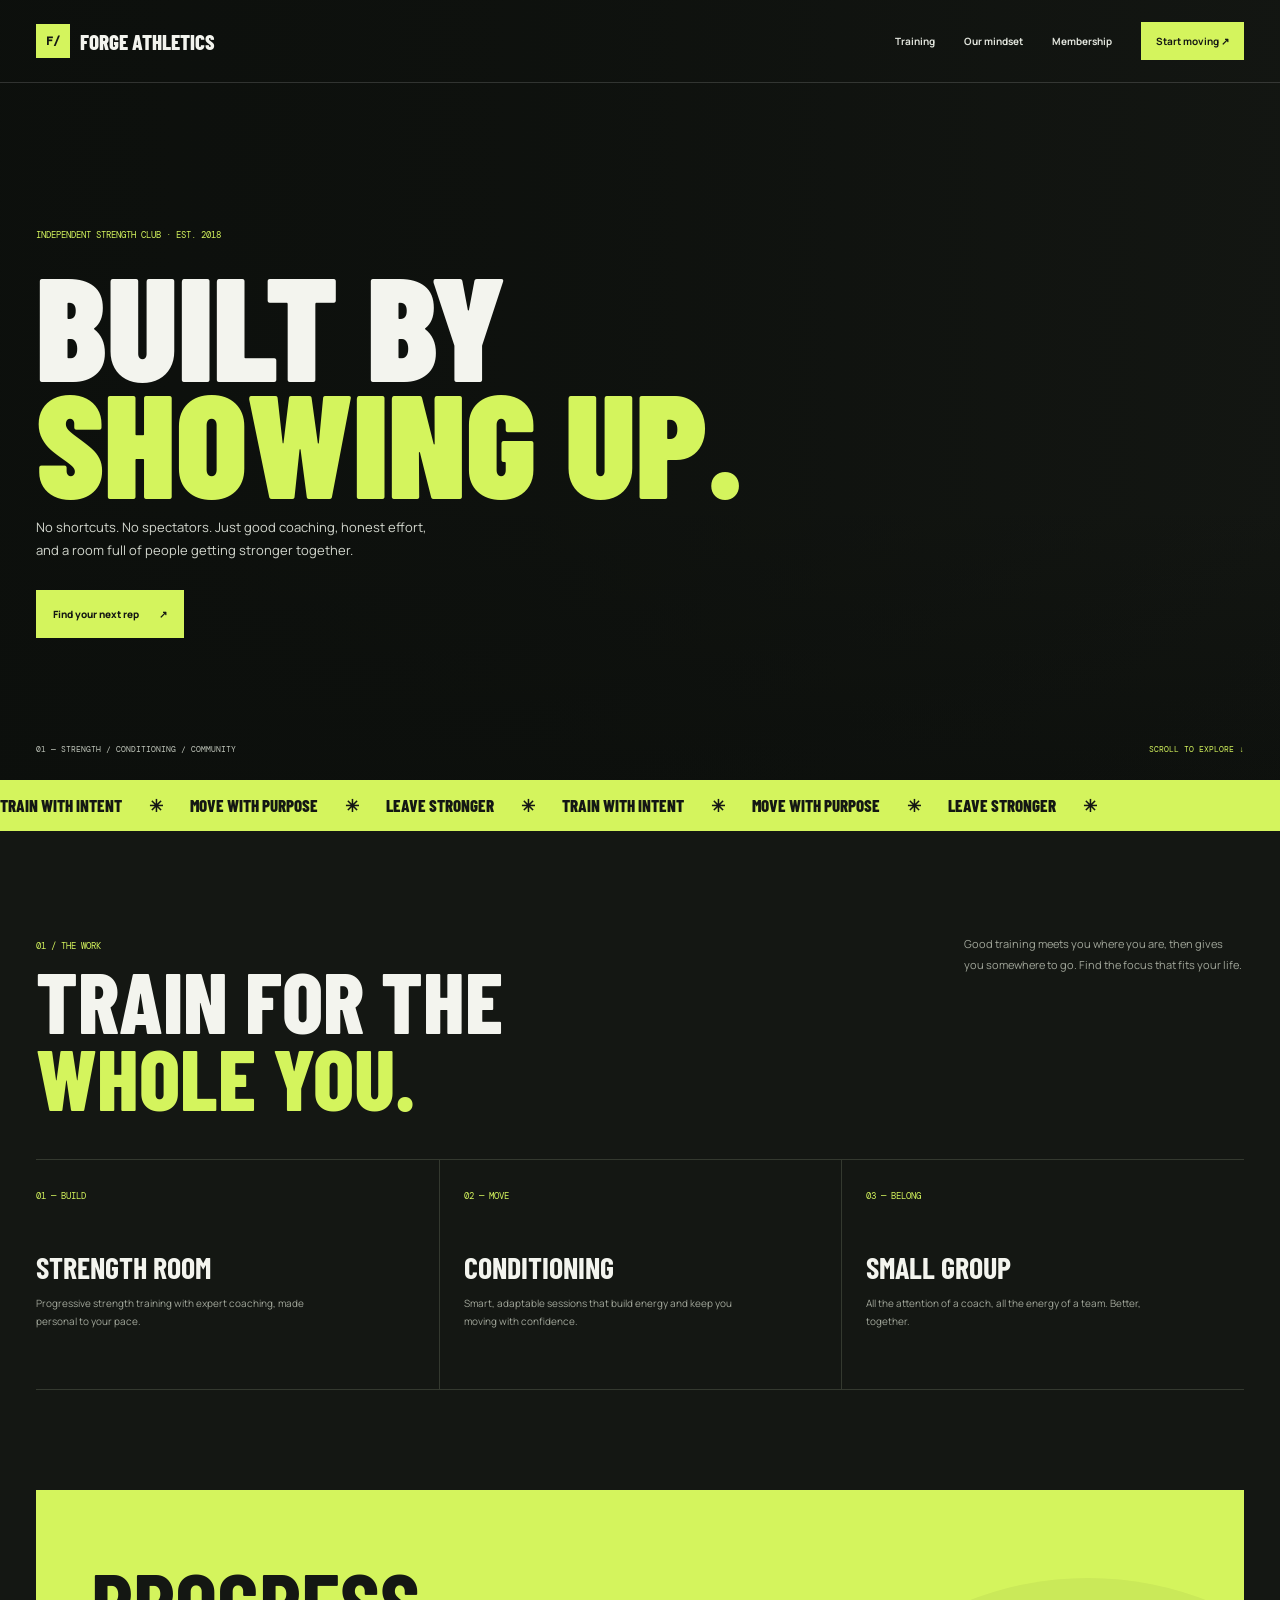
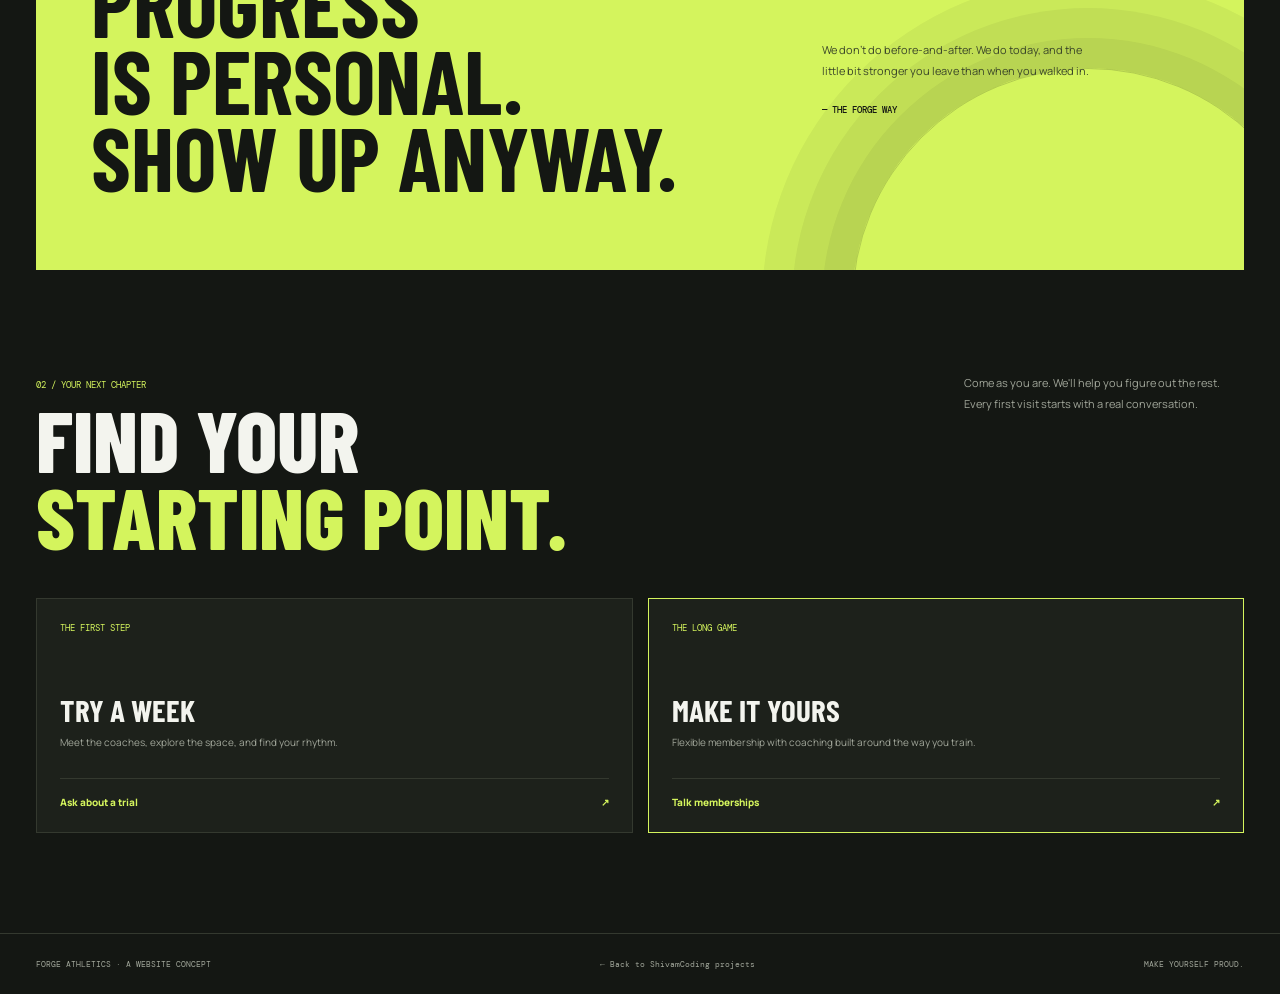
==== projects/gym/index.html @ 1c7831f4 "Website Update 2026 with vibe code" ====
<!DOCTYPE html>
<html lang="en">
<head>
  <meta charset="UTF-8" />
  <meta name="viewport" content="width=device-width, initial-scale=1.0" />
  <meta name="theme-color" content="#141713" />
  <meta name="description" content="Forge Athletics is a concept fitness club for people who show up and put in the work." />
  <title>Forge Athletics — Built by showing up</title>
  <link rel="preconnect" href="https://fonts.googleapis.com" />
  <link rel="preconnect" href="https://fonts.gstatic.com" crossorigin />
  <link rel="preconnect" href="https://images.unsplash.com" />
  <link href="https://fonts.googleapis.com/css2?family=Barlow+Condensed:wght@500;600;700;800;900&family=DM+Mono:wght@400;500&family=Manrope:wght@400;500;600;700;800&display=swap" rel="stylesheet" />
  <style>
    :root { --bg: #141713; --panel: #1d211b; --ink: #f3f4ee; --muted: #a1a69a; --lime: #d4f45d; --line: #34392f; --display: "Barlow Condensed", Impact, sans-serif; --body: "Manrope", sans-serif; --mono: "DM Mono", monospace; }
    * { box-sizing: border-box; }
    html { scroll-behavior: smooth; scroll-padding-top: 78px; }
    body { margin: 0; background: var(--bg); color: var(--ink); font-family: var(--body); -webkit-font-smoothing: antialiased; }
    a { color: inherit; text-decoration: none; }
    .shell { width: min(1240px, calc(100% - 72px)); margin: auto; }
    .site-nav { position: absolute; z-index: 5; top: 0; right: 0; left: 0; border-bottom: 1px solid rgb(255 255 255 / 15%); }
    .nav-inner { display: flex; min-height: 82px; align-items: center; justify-content: space-between; }
    .brand { display: flex; align-items: center; gap: 10px; font-family: var(--display); font-size: 21px; font-weight: 800; letter-spacing: 0; }
    .brand-mark { display: grid; width: 34px; aspect-ratio: 1; place-items: center; background: var(--lime); color: var(--bg); font-family: var(--mono); font-size: 12px; }
    .nav-links { display: flex; align-items: center; gap: 29px; color: #e1e4dc; font-size: 10px; font-weight: 700; }
    .nav-links a:not(.nav-cta):hover { color: var(--lime); }
    .nav-cta { padding: 12px 15px; background: var(--lime); color: var(--bg); }
    .nav-toggle { display: none; }
    .hero { position: relative; display: flex; min-height: min(780px, 100svh); align-items: center; overflow: hidden; isolation: isolate; }
    .hero::before { position: absolute; z-index: -2; inset: 0; background: url("https://images.unsplash.com/photo-1534438327276-14e5300c3a48?auto=format&fit=crop&w=2000&q=90") center 46% / cover; content: ""; animation: hero-zoom 18s ease-in-out infinite alternate; }
    .hero::after { position: absolute; z-index: -1; inset: 0; background: linear-gradient(90deg, rgb(12 15 12 / 94%) 0%, rgb(12 15 12 / 74%) 42%, rgb(12 15 12 / 15%) 100%), linear-gradient(0deg, rgb(12 15 12 / 72%), transparent 35%); content: ""; }
    .hero-copy { padding-top: 78px; animation: enter 750ms both; }
    .eyebrow { color: var(--lime); font-family: var(--mono); font-size: 9px; letter-spacing: 0; text-transform: uppercase; }
    .hero h1 { max-width: 750px; margin: 24px 0 18px; font-family: var(--display); font-size: clamp(72px, 11.5vw, 156px); font-weight: 900; letter-spacing: 0; line-height: .79; text-transform: uppercase; }
    .hero h1 span { color: var(--lime); }
    .hero-copy > p:not(.eyebrow) { max-width: 390px; margin-bottom: 27px; color: #d2d6cd; font-size: 13px; line-height: 1.8; }
    .button { display: inline-flex; min-height: 48px; align-items: center; justify-content: center; gap: 20px; padding: 0 17px; background: var(--lime); color: var(--bg); font-size: 10px; font-weight: 800; transition: transform 180ms ease, background 180ms ease; }
    .button:hover { transform: translateY(-3px); background: white; }
    .hero-bottom { position: absolute; right: 0; bottom: 26px; left: 0; display: flex; align-items: center; justify-content: space-between; color: #c0c6bb; font-family: var(--mono); font-size: 8px; }
    .hero-bottom span:last-child { color: var(--lime); }
    .ticker { overflow: hidden; padding-block: 15px; background: var(--lime); color: var(--bg); }
    .ticker-track { display: flex; width: max-content; gap: 27px; animation: ticker 24s linear infinite; font-family: var(--display); font-size: 17px; font-weight: 800; letter-spacing: 0; text-transform: uppercase; }
    .ticker-track span { white-space: nowrap; }
    .ticker-track i { font-style: normal; }
    section.content { padding-block: 100px; }
    .section-top { display: flex; align-items: flex-start; justify-content: space-between; gap: 30px; margin-bottom: 43px; }
    .section-top h2 { max-width: 620px; margin: 0; font-family: var(--display); font-size: clamp(47px, 7vw, 86px); font-weight: 800; line-height: .9; text-transform: uppercase; }
    .section-top h2 span { color: var(--lime); }
    .section-top > p { max-width: 280px; margin: 3px 0 0; color: var(--muted); font-size: 11px; line-height: 1.9; }
    .programs { display: grid; grid-template-columns: repeat(3, 1fr); border-top: 1px solid var(--line); }
    .program { min-height: 230px; padding: 22px 24px 20px 0; border-bottom: 1px solid var(--line); }
    .program + .program { padding-left: 24px; border-left: 1px solid var(--line); }
    .program-number { color: var(--lime); font-family: var(--mono); font-size: 9px; }
    .program h3 { margin: 45px 0 9px; font-family: var(--display); font-size: 30px; font-weight: 700; text-transform: uppercase; }
    .program p { max-width: 280px; margin: 0; color: var(--muted); font-size: 10px; line-height: 1.8; }
    .manifesto { position: relative; display: grid; min-height: 380px; grid-template-columns: 1.3fr .7fr; align-items: center; gap: 50px; overflow: hidden; padding: 55px; background: var(--lime); color: var(--bg); }
    .manifesto::after { position: absolute; right: -80px; bottom: -270px; width: 470px; aspect-ratio: 1; border: 1px solid rgb(20 23 19 / 18%); border-radius: 50%; box-shadow: 0 0 0 30px rgb(20 23 19 / 5%), 0 0 0 60px rgb(20 23 19 / 5%), 0 0 0 90px rgb(20 23 19 / 5%); content: ""; }
    .manifesto h2 { position: relative; z-index: 1; margin: 0; font-family: var(--display); font-size: clamp(48px, 7vw, 91px); line-height: .86; text-transform: uppercase; }
    .manifesto p { position: relative; z-index: 1; max-width: 280px; color: #3b4629; font-size: 11px; line-height: 1.9; }
    .manifesto p strong { display: block; margin-top: 20px; color: var(--bg); font-family: var(--mono); font-size: 9px; font-weight: 500; text-transform: uppercase; }
    .membership { display: grid; grid-template-columns: 1fr 1fr; gap: 15px; }
    .plan { display: flex; min-height: 235px; flex-direction: column; justify-content: space-between; padding: 23px; border: 1px solid var(--line); background: var(--panel); }
    .plan.featured { border-color: var(--lime); }
    .plan > span { color: var(--lime); font-family: var(--mono); font-size: 9px; }
    .plan h3 { margin: 30px 0 5px; font-family: var(--display); font-size: 31px; text-transform: uppercase; }
    .plan p { margin: 0; color: var(--muted); font-size: 10px; line-height: 1.8; }
    .plan a { display: flex; align-items: center; justify-content: space-between; padding-top: 16px; border-top: 1px solid var(--line); color: var(--lime); font-size: 10px; font-weight: 800; }
    .footer { padding-block: 25px; border-top: 1px solid var(--line); color: var(--muted); font-family: var(--mono); font-size: 8px; }
    .footer-inner { display: flex; align-items: center; justify-content: space-between; gap: 20px; }
    .footer a:hover { color: var(--lime); }
    .rise { animation: enter 700ms both; }
    @keyframes enter { from { opacity: 0; transform: translateY(20px); } to { opacity: 1; transform: translateY(0); } }
    @keyframes hero-zoom { to { transform: scale(1.07); } }
    @keyframes ticker { to { transform: translateX(-50%); } }
    @media (max-width: 760px) {
      .shell { width: calc(100% - 40px); }
      .nav-inner { min-height: 70px; }
      .nav-toggle { display: grid; width: 42px; height: 42px; place-content: center; gap: 5px; border: 1px solid rgb(255 255 255 / 25%); background: transparent; }
      .nav-toggle span { width: 18px; height: 1px; background: white; }
      .nav-links { position: absolute; top: 69px; right: 0; left: 0; display: none; align-items: stretch; gap: 0; padding: 8px 20px 18px; background: var(--bg); }
      .nav-links.open { display: flex; flex-direction: column; }
      .nav-links a:not(.nav-cta) { padding: 13px 0; border-bottom: 1px solid var(--line); }
      .nav-cta { margin-top: 12px; text-align: center; }
      .hero { min-height: 720px; }
      .hero::before { background-position: 58% center; }
      .hero::after { background: linear-gradient(90deg, rgb(12 15 12 / 85%), rgb(12 15 12 / 38%)), linear-gradient(0deg, rgb(12 15 12 / 70%), transparent 55%); }
      .hero h1 { font-size: clamp(74px, 17vw, 120px); }
      .hero-bottom { align-items: flex-start; flex-direction: column; gap: 8px; }
      section.content { padding-block: 73px; }
      .section-top { flex-direction: column; gap: 17px; }
      .programs { grid-template-columns: 1fr; }
      .program { min-height: 180px; padding: 20px 0; }
      .program + .program { padding-left: 0; border-left: 0; }
      .program h3 { margin-top: 31px; }
      .manifesto { grid-template-columns: 1fr; gap: 22px; padding: 32px 25px; }
      .manifesto p { margin-bottom: 0; }
      .membership { grid-template-columns: 1fr; }
      .footer-inner { align-items: flex-start; flex-direction: column; }
    }
    @media (prefers-reduced-motion: reduce) { *, *::before, *::after { scroll-behavior: auto !important; animation-duration: .01ms !important; animation-iteration-count: 1 !important; transition-duration: .01ms !important; } }
  </style>
</head>
<body>
  <header class="site-nav">
    <nav class="shell nav-inner" aria-label="Main navigation">
      <a class="brand" href="#top"><span class="brand-mark">F/</span> FORGE ATHLETICS</a>
      <button class="nav-toggle" aria-label="Open navigation" aria-expanded="false" aria-controls="nav-links"><span></span><span></span></button>
      <div class="nav-links" id="nav-links"><a href="#training">Training</a><a href="#philosophy">Our mindset</a><a href="#membership">Membership</a><a class="nav-cta" href="#membership">Start moving ↗</a></div>
    </nav>
  </header>
  <main>
    <section class="hero" id="top">
      <div class="shell hero-copy">
        <p class="eyebrow">INDEPENDENT STRENGTH CLUB · EST. 2018</p>
        <h1>Built by<br /><span>showing up.</span></h1>
        <p>No shortcuts. No spectators. Just good coaching, honest effort, and a room full of people getting stronger together.</p>
        <a class="button" href="#membership">Find your next rep <span aria-hidden="true">↗</span></a>
      </div>
      <div class="shell hero-bottom"><span>01 — STRENGTH / CONDITIONING / COMMUNITY</span><span>SCROLL TO EXPLORE ↓</span></div>
    </section>
    <div class="ticker" aria-hidden="true"><div class="ticker-track"><span>Train with intent</span><i>✳</i><span>Move with purpose</span><i>✳</i><span>Leave stronger</span><i>✳</i><span>Train with intent</span><i>✳</i><span>Move with purpose</span><i>✳</i><span>Leave stronger</span><i>✳</i></div></div>
    <section class="content shell" id="training">
      <div class="section-top"><div><p class="eyebrow">01 / THE WORK</p><h2>Train for the<br /><span style="color:var(--lime)">whole you.</span></h2></div><p>Good training meets you where you are, then gives you somewhere to go. Find the focus that fits your life.</p></div>
      <div class="programs">
        <article class="program"><span class="program-number">01 — BUILD</span><h3>Strength room</h3><p>Progressive strength training with expert coaching, made personal to your pace.</p></article>
        <article class="program"><span class="program-number">02 — MOVE</span><h3>Conditioning</h3><p>Smart, adaptable sessions that build energy and keep you moving with confidence.</p></article>
        <article class="program"><span class="program-number">03 — BELONG</span><h3>Small group</h3><p>All the attention of a coach, all the energy of a team. Better, together.</p></article>
      </div>
    </section>
    <section class="shell" id="philosophy"><div class="manifesto"><h2>Progress<br />is personal.<br />Show up anyway.</h2><p>We don't do before-and-after. We do today, and the little bit stronger you leave than when you walked in.<strong>— THE FORGE WAY</strong></p></div></section>
    <section class="content shell" id="membership">
      <div class="section-top"><div><p class="eyebrow">02 / YOUR NEXT CHAPTER</p><h2>Find your<br /><span style="color:var(--lime)">starting point.</span></h2></div><p>Come as you are. We'll help you figure out the rest. Every first visit starts with a real conversation.</p></div>
      <div class="membership">
        <article class="plan"><span>THE FIRST STEP</span><div><h3>Try a week</h3><p>Meet the coaches, explore the space, and find your rhythm.</p></div><a href="mailto:hello@forgeathletics.example?subject=Forge%20trial%20week">Ask about a trial <span>↗</span></a></article>
        <article class="plan featured"><span>THE LONG GAME</span><div><h3>Make it yours</h3><p>Flexible membership with coaching built around the way you train.</p></div><a href="mailto:hello@forgeathletics.example?subject=Forge%20membership">Talk memberships <span>↗</span></a></article>
      </div>
    </section>
  </main>
  <footer class="footer"><div class="shell footer-inner"><span>FORGE ATHLETICS · A WEBSITE CONCEPT</span><a href="../../index.html#work">← Back to ShivamCoding projects</a><span>MAKE YOURSELF PROUD.</span></div></footer>
  <script>
    const toggle = document.querySelector(".nav-toggle");
    const links = document.querySelector(".nav-links");
    toggle.addEventListener("click", () => {
      const open = toggle.getAttribute("aria-expanded") !== "true";
      toggle.setAttribute("aria-expanded", String(open));
      toggle.setAttribute("aria-label", open ? "Close navigation" : "Open navigation");
      links.classList.toggle("open", open);
    });
    links.addEventListener("click", (event) => {
      if (event.target.closest("a")) {
        toggle.setAttribute("aria-expanded", "false");
        links.classList.remove("open");
      }
    });
  </script>
</body>
</html>
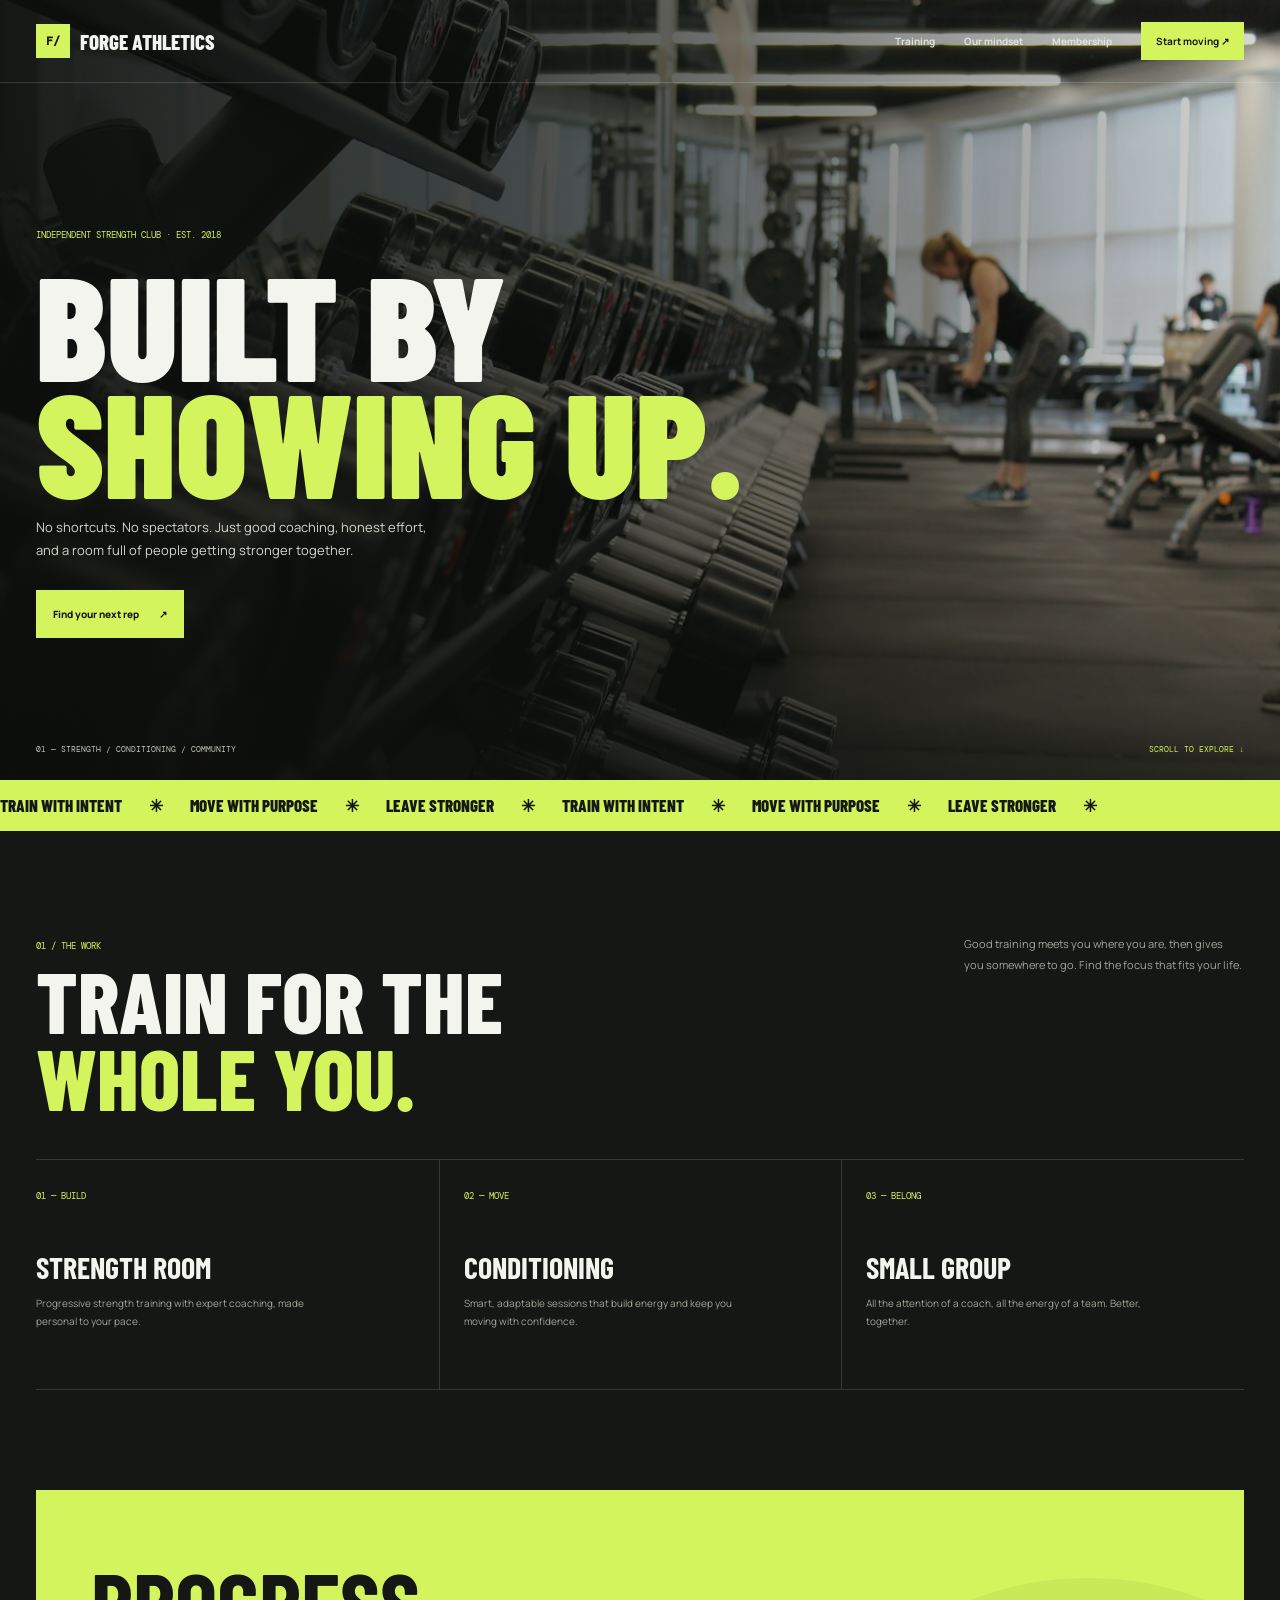
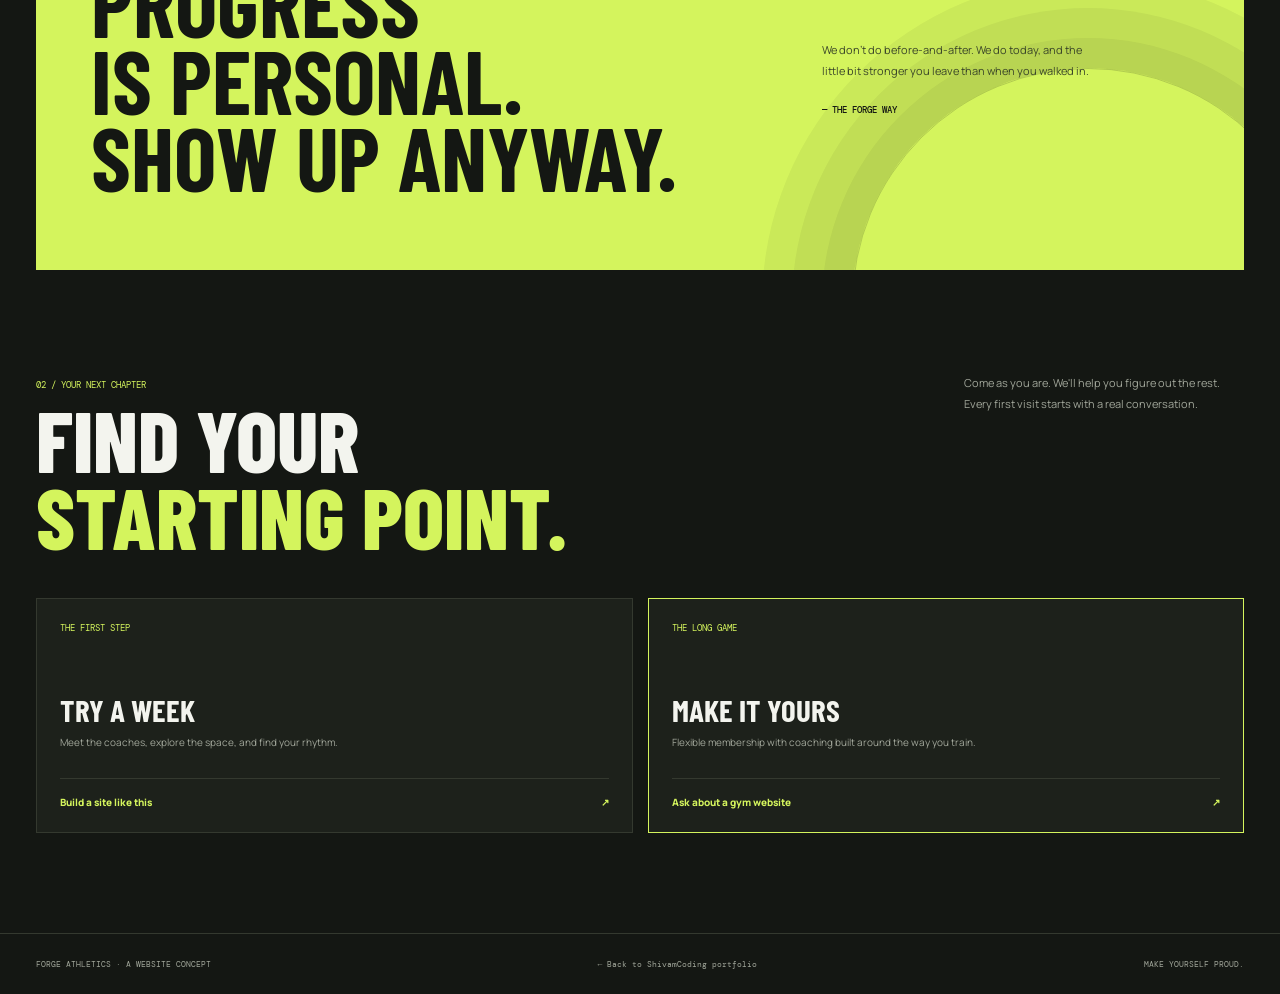
==== commit 734d6e5c: "Update website new version" ====
--- a/projects/gym/index.html
+++ b/projects/gym/index.html
@@ -26,7 +26,7 @@
     .nav-cta { padding: 12px 15px; background: var(--lime); color: var(--bg); }
     .nav-toggle { display: none; }
     .hero { position: relative; display: flex; min-height: min(780px, 100svh); align-items: center; overflow: hidden; isolation: isolate; }
-    .hero::before { position: absolute; z-index: -2; inset: 0; background: url("https://images.unsplash.com/photo-1534438327276-14e5300c3a48?auto=format&fit=crop&w=2000&q=90") center 46% / cover; content: ""; animation: hero-zoom 18s ease-in-out infinite alternate; }
+    .hero::before { position: absolute; z-index: -2; inset: 0; background: url("../../img/gym.jpg") center 46% / cover; content: ""; animation: hero-zoom 18s ease-in-out infinite alternate; }
     .hero::after { position: absolute; z-index: -1; inset: 0; background: linear-gradient(90deg, rgb(12 15 12 / 94%) 0%, rgb(12 15 12 / 74%) 42%, rgb(12 15 12 / 15%) 100%), linear-gradient(0deg, rgb(12 15 12 / 72%), transparent 35%); content: ""; }
     .hero-copy { padding-top: 78px; animation: enter 750ms both; }
     .eyebrow { color: var(--lime); font-family: var(--mono); font-size: 9px; letter-spacing: 0; text-transform: uppercase; }
@@ -130,12 +130,12 @@
     <section class="content shell" id="membership">
       <div class="section-top"><div><p class="eyebrow">02 / YOUR NEXT CHAPTER</p><h2>Find your<br /><span style="color:var(--lime)">starting point.</span></h2></div><p>Come as you are. We'll help you figure out the rest. Every first visit starts with a real conversation.</p></div>
       <div class="membership">
-        <article class="plan"><span>THE FIRST STEP</span><div><h3>Try a week</h3><p>Meet the coaches, explore the space, and find your rhythm.</p></div><a href="mailto:hello@forgeathletics.example?subject=Forge%20trial%20week">Ask about a trial <span>↗</span></a></article>
-        <article class="plan featured"><span>THE LONG GAME</span><div><h3>Make it yours</h3><p>Flexible membership with coaching built around the way you train.</p></div><a href="mailto:hello@forgeathletics.example?subject=Forge%20membership">Talk memberships <span>↗</span></a></article>
+        <article class="plan"><span>THE FIRST STEP</span><div><h3>Try a week</h3><p>Meet the coaches, explore the space, and find your rhythm.</p></div><a href="mailto:shivamcoding@proton.me?subject=Forge%20Athletics%20website%20concept">Build a site like this <span>↗</span></a></article>
+        <article class="plan featured"><span>THE LONG GAME</span><div><h3>Make it yours</h3><p>Flexible membership with coaching built around the way you train.</p></div><a href="mailto:shivamcoding@proton.me?subject=Gym%20website%20inquiry">Ask about a gym website <span>↗</span></a></article>
       </div>
     </section>
   </main>
-  <footer class="footer"><div class="shell footer-inner"><span>FORGE ATHLETICS · A WEBSITE CONCEPT</span><a href="../../index.html#work">← Back to ShivamCoding projects</a><span>MAKE YOURSELF PROUD.</span></div></footer>
+  <footer class="footer"><div class="shell footer-inner"><span>FORGE ATHLETICS · A WEBSITE CONCEPT</span><a href="../../index.html#portfolio">← Back to ShivamCoding portfolio</a><span>MAKE YOURSELF PROUD.</span></div></footer>
   <script>
     const toggle = document.querySelector(".nav-toggle");
     const links = document.querySelector(".nav-links");
